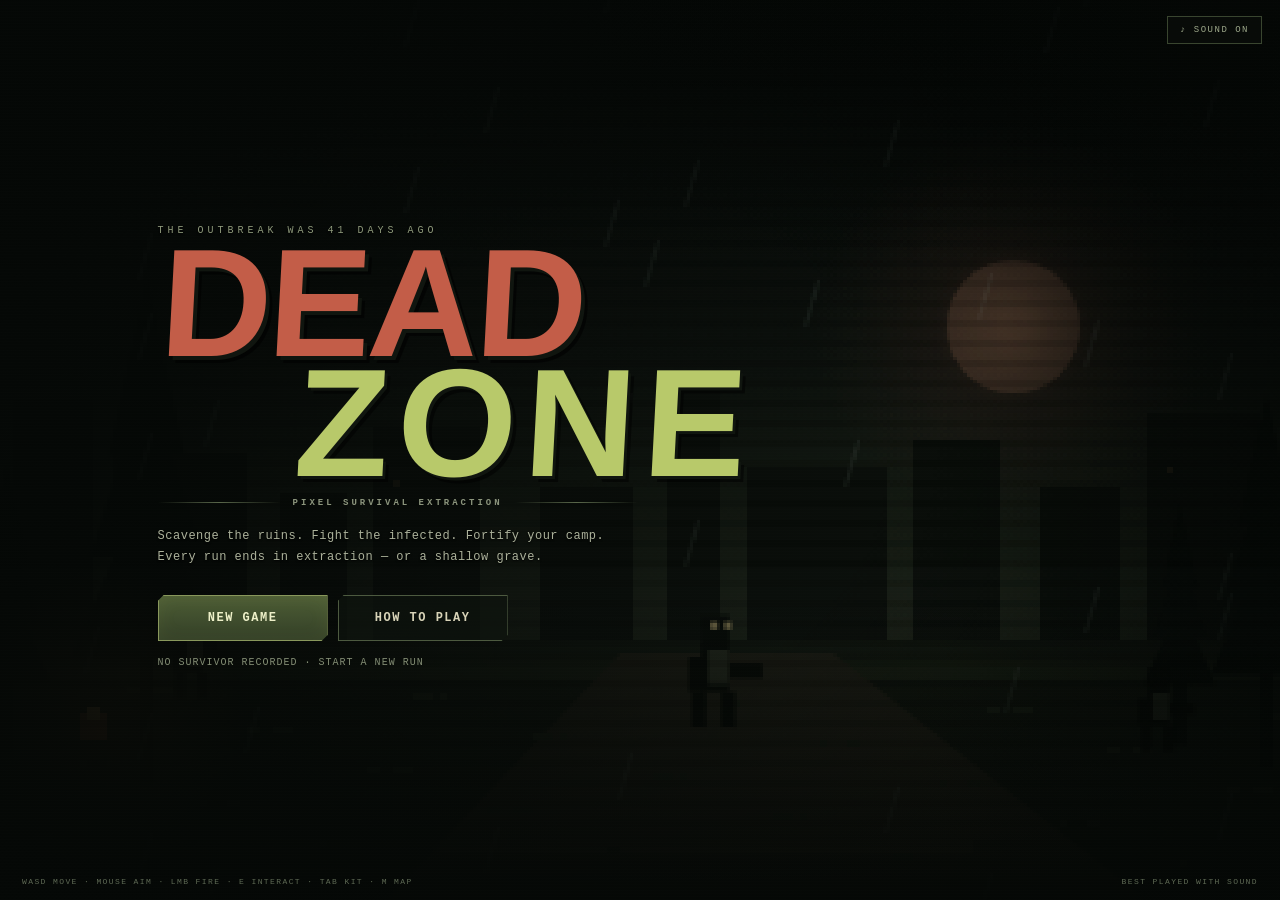
==== dead-zone/index.html @ 93fec684 "Add playable Dead Zone survival extraction game" ====
<!DOCTYPE html>
<html lang="en">
<head>
<meta charset="utf-8">
<meta name="viewport" content="width=device-width, initial-scale=1, viewport-fit=cover, user-scalable=no">
<meta name="theme-color" content="#0d110e">
<title>DEAD ZONE — Pixel Survival Extraction</title>
<meta name="description" content="A pixel-art zombie survival extraction RPG. Scavenge, fight, fortify your camp and get out alive.">
<link rel="stylesheet" href="css/style.css">
</head>
<body>
<div id="app">

  <!-- ================= TITLE ================= -->
  <section id="screen-title" class="screen title-screen">
    <canvas id="title-canvas" width="480" height="270" aria-hidden="true"></canvas>
    <div class="title-fog"></div>
    <div class="title-frame">
      <div class="title-kicker">THE OUTBREAK WAS 41 DAYS AGO</div>
      <h1 class="game-logo"><span>DEAD</span><em>ZONE</em></h1>
      <div class="title-rule"><i></i><b>PIXEL SURVIVAL EXTRACTION</b><i></i></div>
      <p class="title-copy">Scavenge the ruins. Fight the infected. Fortify your camp.<br>Every run ends in extraction — or a shallow grave.</p>
      <div class="title-menu">
        <button id="btn-continue" class="btn primary hidden">CONTINUE</button>
        <button id="btn-new" class="btn primary">NEW GAME</button>
        <button id="btn-title-help" class="btn ghost">HOW TO PLAY</button>
      </div>
      <div id="title-save" class="title-save"></div>
    </div>
    <button id="btn-title-sound" class="title-sound" aria-label="Toggle sound">♪ SOUND ON</button>
    <div class="title-footer">
      <span>WASD MOVE · MOUSE AIM · LMB FIRE · E INTERACT · TAB KIT · M MAP</span>
      <span>BEST PLAYED WITH SOUND</span>
    </div>
  </section>

  <!-- ================= CAMP ================= -->
  <section id="screen-camp" class="screen camp-screen hidden">
    <header class="camp-header">
      <div class="camp-brand">
        <div class="brand-mark">DZ</div>
        <div>
          <h2>CAMP MERIDIAN</h2>
          <span>SAFE ZONE · HOLD THE LINE</span>
        </div>
      </div>
      <div class="camp-meta">
        <div><span>DAY</span><b id="camp-day">1</b></div>
        <div><span>LEVEL</span><b id="camp-level">1</b></div>
        <div><span>DEFENSE</span><b id="camp-defense">0</b></div>
        <div><span>THREAT</span><b id="camp-threat" class="threat">LOW</b></div>
        <div><span>STORAGE</span><b id="camp-cap">0/0</b></div>
      </div>
      <div class="camp-xp">
        <div class="camp-xp-track"><i id="camp-xp"></i></div>
        <small id="camp-xp-text">0 / 120 XP</small>
      </div>
      <div id="camp-resources" class="camp-resources"></div>
      <div class="camp-corner">
        <button id="camp-help" class="icon-btn" aria-label="Help">?</button>
        <button id="camp-sound" class="icon-btn wide" aria-label="Toggle sound">♪ SOUND ON</button>
      </div>
    </header>

    <nav class="camp-tabs" aria-label="Camp sections">
      <button id="tab-overview" class="camp-tab active">OVERVIEW</button>
      <button id="tab-storage" class="camp-tab">STORAGE</button>
      <button id="tab-craft" class="camp-tab">CRAFT</button>
      <button id="tab-build" class="camp-tab">BUILD</button>
      <button id="tab-raid" class="camp-tab">DEPLOY</button>
    </nav>

    <main class="camp-main">
      <section id="panel-overview" class="camp-panel">
        <div class="overview-grid">
          <div class="overview-scene">
            <div class="scene-frame">
              <canvas id="camp-canvas" width="480" height="270"></canvas>
              <div class="scene-tag">CAMP MERIDIAN · FIRE KEEPING THE DARK BACK</div>
            </div>
            <div id="camp-field-summary" class="camp-field-line"></div>
            <div class="overview-actions">
              <button id="btn-quick-loadout" class="btn">QUICK LOADOUT</button>
              <button id="camp-to-raid" class="btn primary">SELECT EXPEDITION</button>
            </div>
            <p class="camp-note">Extraction preserves your field kit and equipped gear. Death takes everything you carried.</p>
          </div>
          <div class="overview-side">
            <div class="panel-head"><span>FACILITIES</span><small>BUILD · UPGRADE</small></div>
            <div id="camp-facilities" class="facility-list"></div>
            <div class="panel-head"><span>RECORD</span><small>SURVIVOR</small></div>
            <div id="camp-bonuses" class="camp-bonuses"></div>
          </div>
        </div>
      </section>

      <section id="panel-storage" class="camp-panel hidden"></section>
      <section id="panel-craft" class="camp-panel hidden"></section>
      <section id="panel-build" class="camp-panel hidden"></section>
      <section id="panel-raid" class="camp-panel hidden"></section>
    </main>
  </section>

  <!-- ================= EXPEDITION ================= -->
  <section id="screen-game" class="screen game-screen hidden">
    <canvas id="game-canvas"></canvas>

    <div id="hud" class="hud hidden">
      <div class="hud-top">
        <div class="hud-vitals">
          <div class="stat-row health-row">
            <span class="stat-label">HP</span>
            <div class="stat-track"><i id="bar-health"></i></div>
            <span class="stat-value" id="val-health">100</span>
          </div>
          <div class="stat-row stamina-row">
            <span class="stat-label">STA</span>
            <div class="stat-track"><i id="bar-stamina"></i></div>
            <span class="stat-value" id="val-stamina">100</span>
          </div>
          <div class="stat-row hunger-row">
            <span class="stat-label">FOOD</span>
            <div class="stat-track"><i id="bar-hunger"></i></div>
            <span class="stat-value" id="val-hunger">88</span>
          </div>
          <div class="stat-row thirst-row">
            <span class="stat-label">H2O</span>
            <div class="stat-track"><i id="bar-thirst"></i></div>
            <span class="stat-value" id="val-thirst">88</span>
          </div>
        </div>

        <div class="hud-center">
          <div id="raid-timer" class="raid-timer">12:00</div>
          <div id="hud-zone" class="hud-zone">ZONE · DAY 1</div>
          <div id="signal-label" class="signal-label hidden"></div>
        </div>

        <div class="hud-mapbox">
          <canvas id="minimap" width="150" height="150"></canvas>
          <div class="hud-kills">KILLS <b id="hud-kills">0</b></div>
          <div class="hud-map-actions">
            <button id="btn-map" class="round-btn" title="Map (M)">MAP</button>
            <button id="btn-pause" class="round-btn" title="Pause (Esc)">Ⅱ</button>
          </div>
        </div>
      </div>

      <div class="hud-weapon">
        <div class="weapon-head">
          <span id="weapon-mode">UNARMED</span>
          <small id="weapon-name">NO WEAPON</small>
        </div>
        <div id="weapon-ammo" class="weapon-ammo"><b>FISTS</b></div>
        <div class="weapon-cond"><span>COND</span><div class="cond-track"><i id="weapon-cond-fill"></i></div></div>
        <div id="weapon-mods" class="weapon-mods"></div>
      </div>

      <div id="status-effects" class="status-effects"></div>

      <div id="extraction-panel" class="extraction-panel hidden">
        <div class="extract-head"><span>EXTRACTION</span><b id="extraction-name">BEACON</b></div>
        <div class="extract-track"><i id="extraction-fill"></i></div>
        <div id="extraction-time" class="extract-time">30s</div>
      </div>

      <div id="hud-prompt" class="hud-prompt hidden">
        <span id="prompt-text"></span>
        <div id="prompt-progress" class="prompt-progress hidden"><i id="prompt-progress-fill"></i></div>
      </div>

      <div class="hud-hotbar">
        <button id="hot-primary" class="hot-btn active"><kbd>1</kbd><span>PRIMARY</span></button>
        <button id="hot-melee" class="hot-btn"><kbd>2</kbd><span>MELEE</span></button>
        <button id="hot-heal" class="hot-btn"><kbd>F</kbd><span>MED</span></button>
        <button id="btn-eat" class="hot-btn"><kbd>G</kbd><span>EAT</span></button>
        <button id="btn-drink" class="hot-btn"><kbd>H</kbd><span>DRINK</span></button>
        <button id="btn-reload" class="hot-btn"><kbd>R</kbd><span>RELOAD</span></button>
        <button id="btn-inventory" class="hot-btn"><kbd>TAB</kbd><span>KIT</span></button>
        <button id="btn-crouch" class="hot-btn"><kbd>C</kbd><span>CROUCH</span></button>
      </div>
    </div>

    <div id="touch-controls" class="touch-controls hidden">
      <div id="joystick-zone" class="joystick-zone" aria-label="Movement joystick">
        <div id="joystick-base" class="joystick-base">
          <div class="joystick-cross"></div>
          <div id="joystick-knob" class="joystick-knob"></div>
        </div>
        <span>MOVE</span>
      </div>
      <div class="touch-actions">
        <button id="tbtn-attack" class="touch-btn attack">STRIKE</button>
        <button id="tbtn-interact" class="touch-btn use">USE</button>
        <button id="tbtn-run" class="touch-btn">RUN</button>
        <button id="tbtn-heal" class="touch-btn">MED</button>
        <button id="tbtn-reload" class="touch-btn">RELOAD</button>
        <button id="tbtn-crouch" class="touch-btn">CROUCH</button>
        <button id="tbtn-inventory" class="touch-btn">KIT</button>
        <button id="tbtn-map" class="touch-btn">MAP</button>
      </div>
    </div>
  </section>

  <div id="modal-root" class="modal-root"></div>
  <div id="toasts" class="toasts" aria-live="polite"></div>
  <div id="rotate-hint" class="rotate-hint hidden">ROTATE YOUR DEVICE FOR A WIDER VIEW</div>
</div>

<script type="module" src="js/main.js"></script>
</body>
</html>
---- dead-zone/css/style.css ----
/* ==================================================================
   DEAD ZONE — survival extraction RPG
   ================================================================== */

:root {
  --bg: #0b0e0b;
  --bg2: #111610;
  --panel: #171d16;
  --panel2: #1d251b;
  --panel3: #242d20;
  --line: #37422f;
  --line2: #4d5a40;
  --text: #d8d3b8;
  --text-dim: #a4a990;
  --muted: #7d8770;
  --accent: #b8c96a;
  --accent2: #d9d082;
  --danger: #c65d48;
  --danger2: #e07862;
  --warn: #d0a04d;
  --good: #8fb06c;
  --blue: #6e9fae;
  --cell: 44px;
  --font: "Courier New", "Lucida Console", monospace;
  --display: Impact, "Arial Black", "Franklin Gothic Bold", sans-serif;
  --safe-top: env(safe-area-inset-top, 0px);
  --safe-bottom: env(safe-area-inset-bottom, 0px);
  --safe-left: env(safe-area-inset-left, 0px);
  --safe-right: env(safe-area-inset-right, 0px);
}

* { box-sizing: border-box; }
html, body {
  margin: 0;
  padding: 0;
  width: 100%;
  height: 100%;
  background: var(--bg);
  color: var(--text);
  font-family: var(--font);
  overflow: hidden;
  overscroll-behavior: none;
  -webkit-tap-highlight-color: transparent;
  -webkit-user-select: none;
  user-select: none;
}
body { text-rendering: optimizeSpeed; }
button, input, select { font-family: var(--font); }
button { cursor: pointer; }
.hidden { display: none !important; }

#app {
  position: fixed;
  inset: 0;
  overflow: hidden;
  background:
    radial-gradient(circle at 50% 30%, rgba(55, 66, 47, 0.18), transparent 60%),
    var(--bg);
}
.screen { position: absolute; inset: 0; overflow: hidden; }
canvas { image-rendering: pixelated; image-rendering: crisp-edges; }

/* ------------------------------ buttons ------------------------------ */
.btn {
  position: relative;
  display: inline-flex;
  align-items: center;
  justify-content: center;
  gap: 8px;
  min-height: 38px;
  padding: 9px 20px;
  border: 1px solid var(--line2);
  background: linear-gradient(180deg, #2a3525, #1b2318);
  color: var(--text);
  font-size: 12px;
  font-weight: 700;
  letter-spacing: 1.5px;
  text-transform: uppercase;
  clip-path: polygon(6px 0, 100% 0, 100% calc(100% - 6px), calc(100% - 6px) 100%, 0 100%, 0 6px);
  transition: background .12s, color .12s, border-color .12s, transform .08s;
}
.btn:hover:not(:disabled) { background: linear-gradient(180deg, #39482f, #26311f); border-color: var(--accent); color: #f2ecc9; }
.btn:active:not(:disabled) { transform: translateY(1px); }
.btn:disabled { opacity: .42; cursor: not-allowed; filter: grayscale(.6); }
.btn.primary {
  background: linear-gradient(180deg, #4d5d35, #333f27);
  border-color: #89985c;
  color: #eef0c9;
  box-shadow: inset 0 0 18px rgba(185, 201, 106, 0.08);
}
.btn.primary:hover:not(:disabled) { background: linear-gradient(180deg, #627744, #425231); }
.btn.ghost { background: rgba(15, 20, 14, 0.65); }
.btn.small { min-height: 30px; padding: 6px 12px; font-size: 10px; letter-spacing: 1px; }
.btn.danger { border-color: #7f3f34; color: #e6a291; background: linear-gradient(180deg, #3a211d, #251614); }
.btn.danger:hover:not(:disabled) { background: linear-gradient(180deg, #542b25, #341b18); border-color: var(--danger); }
.icon-btn {
  width: 36px; height: 36px;
  border: 1px solid var(--line);
  background: #1b2218;
  color: var(--text);
  font-size: 15px;
  font-weight: bold;
}
.icon-btn:hover { border-color: var(--accent); color: var(--accent2); }
.icon-btn.wide { width: auto; padding: 0 11px; font-size: 10px; letter-spacing: 1px; }
.round-btn {
  width: 44px; height: 44px;
  border-radius: 50%;
  border: 1px solid var(--line2);
  background: rgba(12, 16, 12, .82);
  color: var(--text);
  font-size: 10px;
  font-weight: 700;
  letter-spacing: .5px;
  pointer-events: auto;
}
.round-btn:hover { border-color: var(--accent); color: var(--accent2); }
kbd {
  display: inline-flex;
  align-items: center;
  justify-content: center;
  min-width: 17px;
  height: 16px;
  padding: 0 3px;
  border: 1px solid #536044;
  background: #151a12;
  color: #bcc49c;
  font-family: var(--font);
  font-size: 9px;
  line-height: 1;
}

/* ================================ TITLE ================================ */
.title-screen { background: #070a07; display: flex; align-items: center; justify-content: center; }
#title-canvas {
  position: absolute; inset: 0;
  width: 100%; height: 100%;
  object-fit: cover;
  opacity: .85;
  filter: saturate(.75) contrast(1.05);
}
.title-fog {
  position: absolute; inset: 0;
  background:
    linear-gradient(90deg, rgba(5, 8, 6, .9) 0%, rgba(5, 8, 6, .55) 42%, rgba(5, 8, 6, .08) 74%, rgba(5, 8, 6, .55) 100%),
    linear-gradient(0deg, rgba(4, 7, 5, .95) 0%, transparent 34%, transparent 70%, rgba(4, 7, 5, .75) 100%);
}
.title-fog::after {
  content: "";
  position: absolute; inset: 0;
  background-image: repeating-linear-gradient(0deg, rgba(255,255,255,.018) 0 1px, transparent 1px 3px);
  mix-blend-mode: overlay;
}
.title-frame {
  position: relative;
  z-index: 2;
  width: min(760px, 88vw);
  margin-left: max(-16vw, -220px);
  padding: 24px 0;
}
.title-kicker {
  color: #8f9a7c;
  font-size: 10px;
  letter-spacing: 4px;
  margin-bottom: 8px;
  text-shadow: 0 1px 2px #000;
}
.game-logo {
  margin: 0;
  font-family: var(--display);
  font-size: clamp(64px, 12vw, 154px);
  line-height: .78;
  letter-spacing: -3px;
  color: #d3d2ae;
  text-shadow: 4px 4px 0 #10150f, 7px 7px 0 rgba(0,0,0,.55);
  transform: skew(-3deg);
}
.game-logo span { color: #c35d48; }
.game-logo em {
  display: block;
  margin-left: clamp(62px, 11vw, 146px);
  color: #b8c96a;
  font-style: normal;
  letter-spacing: 8px;
  text-shadow: 3px 3px 0 #10150f, 6px 6px 0 rgba(0,0,0,.5);
}
.title-rule {
  display: flex;
  align-items: center;
  gap: 12px;
  width: min(480px, 90%);
  margin: 14px 0 18px;
  color: #8c957d;
  font-size: 9px;
  letter-spacing: 3px;
}
.title-rule i { flex: 1; height: 1px; background: linear-gradient(90deg, transparent, #59664a, transparent); }
.title-copy {
  max-width: 500px;
  margin: 0 0 26px;
  color: #acb29b;
  font-size: 12px;
  line-height: 1.8;
  letter-spacing: .5px;
  text-shadow: 0 1px 2px #000;
}
.title-menu { display: flex; flex-wrap: wrap; gap: 10px; align-items: center; }
.title-menu .btn { min-width: 170px; min-height: 46px; }
.title-save { margin-top: 16px; min-height: 18px; color: #838d74; font-size: 10px; letter-spacing: 1px; }
.title-sound {
  position: absolute; top: calc(16px + var(--safe-top)); right: calc(18px + var(--safe-right));
  z-index: 3;
  border: 1px solid #39452f;
  background: rgba(10, 14, 10, .7);
  color: #9da88a;
  padding: 8px 12px;
  font-size: 9px;
  letter-spacing: 1.5px;
}
.title-sound:hover { color: var(--accent); border-color: var(--accent); }
.title-footer {
  position: absolute; left: 0; right: 0; bottom: calc(14px + var(--safe-bottom));
  z-index: 2;
  display: flex; justify-content: space-between; gap: 20px;
  padding: 0 calc(22px + var(--safe-right)) 0 calc(22px + var(--safe-left));
  color: #5f6a55;
  font-size: 8px;
  letter-spacing: 1.4px;
}

/* ================================ CAMP ================================ */
.camp-screen {
  display: flex;
  flex-direction: column;
  background:
    radial-gradient(circle at 25% 10%, rgba(82, 100, 59, .14), transparent 42%),
    radial-gradient(circle at 80% 100%, rgba(90, 65, 36, .12), transparent 48%),
    linear-gradient(180deg, #11160f, #0a0d09);
}
.camp-header {
  position: relative;
  z-index: 2;
  display: grid;
  grid-template-columns: auto auto minmax(130px, 220px) minmax(230px, 1fr) auto;
  align-items: center;
  gap: 18px;
  padding: calc(13px + var(--safe-top)) calc(18px + var(--safe-right)) 13px calc(18px + var(--safe-left));
  background: linear-gradient(180deg, #1a2117, #11160f);
  border-bottom: 1px solid var(--line);
  box-shadow: 0 8px 24px rgba(0, 0, 0, .4);
}
.camp-header::after {
  content: ""; position: absolute; left: 0; right: 0; bottom: -1px; height: 1px;
  background: linear-gradient(90deg, transparent, var(--line2), transparent);
}
.camp-brand { display: flex; align-items: center; gap: 12px; min-width: 210px; }
.brand-mark {
  width: 44px; height: 44px;
  display: flex; align-items: center; justify-content: center;
  border: 1px solid #6f7f4f;
  background: #222b1c;
  color: #c6ce89;
  font-family: var(--display);
  font-size: 20px;
  letter-spacing: 1px;
  clip-path: polygon(7px 0, 100% 0, 100% calc(100% - 7px), calc(100% - 7px) 100%, 0 100%, 0 7px);
  box-shadow: inset 0 0 14px rgba(180, 200, 100, .08);
}
.camp-brand h2 { margin: 0; font-size: 15px; letter-spacing: 2.5px; color: #d9d7b8; }
.camp-brand span { display: block; margin-top: 2px; color: #7d8871; font-size: 8px; letter-spacing: 2px; }
.camp-meta { display: flex; gap: 16px; }
.camp-meta > div { min-width: 44px; display: flex; flex-direction: column; gap: 2px; }
.camp-meta span { color: #707b64; font-size: 8px; letter-spacing: 1.5px; }
.camp-meta b { font-size: 16px; color: #d6d2b2; letter-spacing: 1px; }
.camp-meta .threat.good { color: var(--good); }
.camp-meta .threat.warn { color: var(--warn); }
.camp-meta .threat.bad { color: var(--danger); }
.camp-xp { min-width: 120px; }
.camp-xp-track { height: 6px; border: 1px solid #3c4833; background: #10150e; padding: 1px; }
.camp-xp-track i { display: block; height: 100%; width: 0; background: linear-gradient(90deg, #7f974b, #c1ce72); transition: width .25s; }
.camp-xp small { display: block; margin-top: 4px; color: #7c876d; font-size: 8px; letter-spacing: 1px; }
.camp-resources { display: flex; justify-content: flex-end; flex-wrap: wrap; gap: 5px; }
.res-chip {
  display: inline-flex; align-items: center; gap: 4px;
  min-height: 28px; padding: 2px 7px 2px 3px;
  border: 1px solid #313c2a;
  background: #141a12;
  color: #b3b99e;
  font-size: 10px;
}
.res-chip canvas { width: 17px; height: 17px; }
.camp-corner { display: flex; gap: 6px; align-items: center; }
.camp-tabs {
  display: flex;
  gap: 2px;
  padding: 0 calc(18px + var(--safe-left));
  background: #0e130d;
  border-bottom: 1px solid #2c3627;
  overflow-x: auto;
  scrollbar-width: none;
}
.camp-tabs::-webkit-scrollbar { display: none; }
.camp-tab {
  position: relative;
  min-height: 42px;
  padding: 0 22px;
  border: 0;
  background: transparent;
  color: #7b856f;
  font-size: 10px;
  font-weight: 700;
  letter-spacing: 2px;
  white-space: nowrap;
}
.camp-tab:hover { color: #b9c2a0; background: rgba(255,255,255,.02); }
.camp-tab.active { color: var(--accent2); background: linear-gradient(180deg, rgba(80, 96, 56, .12), transparent); }
.camp-tab.active::after { content: ""; position: absolute; left: 16px; right: 16px; bottom: 0; height: 2px; background: var(--accent); }
.camp-main {
  flex: 1;
  min-height: 0;
  overflow-y: auto;
  overflow-x: hidden;
  padding: 20px calc(22px + var(--safe-right)) calc(26px + var(--safe-bottom)) calc(22px + var(--safe-left));
}
.camp-panel { max-width: 1320px; margin: 0 auto; }
.overview-grid { display: grid; grid-template-columns: minmax(0, 1.55fr) minmax(300px, .9fr); gap: 24px; align-items: start; }
.scene-frame {
  position: relative;
  border: 1px solid var(--line);
  background: #0a0d09;
  box-shadow: 0 14px 40px rgba(0, 0, 0, .35);
  padding: 5px;
}
#camp-canvas { display: block; width: 100%; height: auto; aspect-ratio: 16 / 9; background: #1b2117; }
.scene-tag {
  position: absolute; left: 12px; bottom: 11px;
  padding: 4px 8px;
  background: rgba(7, 10, 7, .72);
  border-left: 2px solid var(--accent);
  color: #aab393;
  font-size: 8px;
  letter-spacing: 1.5px;
}
.camp-field-line {
  margin-top: 12px;
  padding: 10px 14px;
  border: 1px solid #303a2a;
  background: #131812;
  color: #90997f;
  font-size: 10px;
  letter-spacing: .6px;
  line-height: 1.6;
}
.camp-field-line b { color: #cdd0ad; font-weight: 700; }
.overview-actions { display: flex; gap: 8px; margin-top: 12px; flex-wrap: wrap; }
.overview-actions .btn { flex: 1; min-width: 160px; }
.camp-note { margin: 12px 0 0; color: #6c7562; font-size: 9px; line-height: 1.7; letter-spacing: .5px; }
.overview-side { border: 1px solid var(--line); background: rgba(20, 26, 19, .7); padding: 14px; }
.panel-head {
  display: flex; justify-content: space-between; align-items: baseline; gap: 10px;
  margin: 2px 0 10px; padding-bottom: 7px;
  border-bottom: 1px solid #303a2a;
  color: #bcc3a4; font-size: 10px; letter-spacing: 2px;
}
.panel-head small { color: #6c7760; font-size: 7px; letter-spacing: 1px; }
.panel-head:not(:first-child) { margin-top: 20px; }
.facility-list { display: flex; flex-direction: column; }
.facility-row { display: flex; justify-content: space-between; gap: 12px; padding: 6px 0; border-bottom: 1px dotted #2a3325; }
.facility-row:last-child { border-bottom: 0; }
.fac-name { color: #a5ad91; font-size: 10px; }
.fac-val { font-size: 9px; color: #879276; letter-spacing: .5px; text-align: right; }
.fac-val.good { color: #9dbd75; }
.fac-val.dim { color: #5f6956; }
.camp-bonuses { display: grid; grid-template-columns: repeat(3, 1fr); gap: 6px; }
.camp-bonuses > div { padding: 8px 5px; border: 1px solid #2d3728; background: #131812; text-align: center; }
.camp-bonuses b { display: block; color: #c8ccab; font-size: 15px; }
.camp-bonuses span { display: block; margin-top: 2px; color: #6e7963; font-size: 7px; letter-spacing: 1px; }

/* camp cards / tabs content */
.panel-bar {
  display: flex; justify-content: space-between; gap: 18px; align-items: center;
  margin-bottom: 16px; padding: 9px 13px;
  border: 1px solid #303a2a; background: #121712;
  color: #8d987d; font-size: 9px; letter-spacing: 1.2px;
}
.panel-bar b { color: var(--accent); }
.panel-bar span:last-child { color: #68725d; text-align: right; }
.card-grid { display: grid; grid-template-columns: repeat(auto-fill, minmax(250px, 1fr)); gap: 12px; }
.craft-card, .build-card {
  display: flex; flex-direction: column;
  border: 1px solid #333e2d;
  background: linear-gradient(160deg, #1b2218, #121711);
  padding: 12px;
  min-height: 172px;
}
.craft-card.locked { opacity: .62; }
.craft-title { display: flex; justify-content: space-between; gap: 8px; align-items: baseline; }
.craft-title > span { color: #d0d2b2; font-size: 12px; font-weight: 700; letter-spacing: .5px; }
.craft-title small { color: #748064; font-size: 7px; letter-spacing: 1px; white-space: nowrap; }
.craft-body { display: flex; gap: 12px; align-items: center; margin: 14px 0; flex: 1; }
.craft-body > canvas { width: 38px; height: 38px; padding: 4px; border: 1px solid #2f3929; background: #10150e; }
.craft-costs, .build-costs { display: flex; flex-wrap: wrap; gap: 4px; align-content: flex-start; }
.cost-chip {
  display: inline-block;
  padding: 3px 6px;
  border: 1px solid #33402b;
  background: #121811;
  color: #899579;
  font-size: 8px;
  letter-spacing: .3px;
}
.cost-chip b { color: #a9b693; }
.cost-chip.no { border-color: #613a32; color: #b57d70; }
.cost-chip.no b { color: #d48d7d; }
.cost-chip.ok b { color: #a6c17e; }
.build-card .build-desc { min-height: 34px; margin: 8px 0 10px; color: #858f77; font-size: 9px; line-height: 1.5; }
.build-card .build-level { margin-bottom: 8px; color: #707c61; font-size: 8px; letter-spacing: 1px; }
.build-card.maxed { border-color: #465638; }
.build-top { display: flex; justify-content: space-between; align-items: center; }
.build-name { color: #d0d2b2; font-size: 11px; font-weight: 700; letter-spacing: 1px; }
.build-pips { display: flex; gap: 3px; }
.build-pips i { width: 11px; height: 5px; background: #293124; border: 1px solid #3b4733; }
.build-pips i.on { background: #90a95f; border-color: #b1c777; }
.build-card .btn { margin-top: auto; }
.build-grid { grid-template-columns: repeat(auto-fill, minmax(235px, 1fr)); }
.raid-grid { display: grid; grid-template-columns: repeat(auto-fill, minmax(300px, 1fr)); gap: 16px; }
.raid-card {
  position: relative;
  display: flex; flex-direction: column;
  padding: 16px;
  min-height: 245px;
  border: 1px solid #35402e;
  background:
    linear-gradient(160deg, rgba(255,255,255,.025), transparent 45%),
    linear-gradient(180deg, #1b2218, #10150f);
  overflow: hidden;
}
.raid-card::before {
  content: ""; position: absolute; inset: 0;
  background: radial-gradient(circle at 15% 0%, var(--zone-color, #6e8656), transparent 55%);
  opacity: .1;
  pointer-events: none;
}
.raid-card.locked { opacity: .55; filter: grayscale(.4); }
.raid-band { width: 38px; height: 3px; background: var(--zone-color, #6e8656); margin-bottom: 12px; }
.raid-top { display: flex; justify-content: space-between; gap: 10px; }
.raid-name { font-family: var(--display); font-size: 22px; letter-spacing: .5px; color: #dad8b8; line-height: 1; }
.raid-diff { color: #9f6553; font-size: 10px; letter-spacing: 1px; align-self: flex-start; }
.raid-desc { min-height: 44px; margin: 12px 0; color: #929b80; font-size: 10px; line-height: 1.55; }
.raid-meta { display: flex; flex-wrap: wrap; gap: 6px; }
.raid-meta span { padding: 3px 6px; border: 1px solid #34402d; background: #11160f; color: #899578; font-size: 8px; letter-spacing: .6px; }
.raid-threats { margin: 10px 0 16px; color: #a56f58; font-size: 8px; letter-spacing: .8px; }
.deploy-btn { margin-top: auto; width: 100%; }
.camp-storage-content { min-height: 260px; }
.camp-storage-content .inv-layout { justify-content: flex-start; }

/* ================================ GAME ================================ */
.game-screen { background: #080a08; }
#game-canvas { display: block; width: 100%; height: 100%; touch-action: none; }
.hud { position: absolute; inset: 0; pointer-events: none; z-index: 10; }
.hud button, .hud .hud-hotbar, .hud .hud-mapbox { pointer-events: auto; }
.hud-top {
  display: grid;
  grid-template-columns: minmax(220px, 340px) 1fr minmax(150px, 190px);
  gap: 16px;
  align-items: start;
  padding: calc(12px + var(--safe-top)) calc(14px + var(--safe-right)) 0 calc(14px + var(--safe-left));
  text-shadow: 0 1px 2px #000;
}
.hud-vitals {
  width: min(330px, 100%);
  padding: 9px 11px;
  background: linear-gradient(180deg, rgba(9, 13, 8, .82), rgba(9, 13, 8, .52));
  border: 1px solid rgba(99, 113, 80, .35);
  clip-path: polygon(5px 0, 100% 0, 100% calc(100% - 5px), calc(100% - 5px) 100%, 0 100%, 0 5px);
  backdrop-filter: blur(2px);
}
.stat-row { display: grid; grid-template-columns: 33px 1fr 30px; gap: 7px; align-items: center; margin: 4px 0; }
.stat-label { color: #8e997e; font-size: 8px; letter-spacing: 1px; }
.stat-track { height: 8px; padding: 1px; background: #0a0e09; border: 1px solid #3b4733; }
.stat-track i { display: block; height: 100%; width: 100%; background: var(--good); transition: width .16s linear; }
.health-row .stat-track i { background: linear-gradient(90deg, #7c3b34, #c76553); }
.stamina-row .stat-track i { background: linear-gradient(90deg, #7e813e, #c5c66b); }
.hunger-row .stat-track i { background: linear-gradient(90deg, #8b6132, #cf9b50); }
.thirst-row .stat-track i { background: linear-gradient(90deg, #3f7185, #75b5c9); }
.stat-track i.critical { animation: criticalPulse .8s infinite alternate; background: #cf5f4c !important; }
@keyframes criticalPulse { from { opacity: .55; } to { opacity: 1; } }
.stat-value { color: #c3c7a7; font-size: 9px; text-align: right; }
.hud-center { display: flex; flex-direction: column; align-items: center; padding-top: 2px; }
.raid-timer {
  min-width: 130px; padding: 6px 18px;
  border: 1px solid rgba(116, 130, 92, .4);
  background: rgba(9, 13, 8, .76);
  color: #d8d5af;
  font-size: 23px;
  font-weight: 700;
  letter-spacing: 4px;
  text-align: center;
  clip-path: polygon(7px 0, 100% 0, 100% calc(100% - 7px), calc(100% - 7px) 100%, 0 100%, 0 7px);
}
.raid-timer.danger { color: #e08c62; border-color: rgba(180, 90, 60, .65); }
.raid-timer.overrun { color: #ff987b; background: rgba(80, 20, 14, .72); animation: criticalPulse .5s infinite alternate; }
.hud-zone { margin-top: 5px; color: #99a48a; font-size: 8px; letter-spacing: 2px; text-align: center; }
.signal-label { margin-top: 5px; color: #c2ce74; font-size: 8px; letter-spacing: 1.5px; }
.signal-label.dim { color: #777f6a; }
.hud-mapbox { justify-self: end; display: grid; grid-template-columns: 118px auto; gap: 8px; align-items: start; }
#minimap {
  width: 118px; height: 118px;
  border: 1px solid rgba(112, 126, 92, .5);
  background: #111610;
  image-rendering: pixelated;
}
.hud-kills {
  grid-column: 1 / -1;
  padding: 3px 6px;
  border: 1px solid rgba(90, 104, 76, .35);
  background: rgba(8, 12, 8, .65);
  color: #8f9b80;
  font-size: 8px;
  letter-spacing: 1px;
  text-align: center;
}
.hud-kills b { color: #d0d0ab; font-size: 11px; }
.hud-map-actions { display: flex; flex-direction: column; gap: 6px; }
.hud-weapon {
  position: absolute; right: calc(16px + var(--safe-right)); bottom: calc(16px + var(--safe-bottom));
  width: min(310px, 38vw);
  padding: 10px 12px;
  background: linear-gradient(180deg, rgba(9, 13, 8, .82), rgba(9, 13, 8, .55));
  border: 1px solid rgba(99, 113, 80, .38);
  clip-path: polygon(6px 0, 100% 0, 100% calc(100% - 6px), calc(100% - 6px) 100%, 0 100%, 0 6px);
  text-shadow: 0 1px 2px #000;
}
.weapon-head { display: flex; justify-content: space-between; align-items: baseline; gap: 8px; }
.weapon-head > span { color: #8b967b; font-size: 8px; letter-spacing: 1.5px; }
.weapon-head small { color: #d7d6b4; font-size: 10px; letter-spacing: 1px; }
.weapon-ammo { margin: 6px 0; color: #879478; font-size: 10px; letter-spacing: .5px; }
.weapon-ammo b { color: #e0dbb7; font-size: 22px; line-height: 1; }
.weapon-ammo span { color: #7b866c; }
.weapon-ammo em { display: block; margin-top: 2px; color: #6e7960; font-size: 8px; font-style: normal; letter-spacing: 1px; }
.weapon-cond { display: flex; align-items: center; gap: 7px; color: #6e7960; font-size: 7px; letter-spacing: 1px; }
.weapon-cond .cond-track { flex: 1; height: 5px; padding: 1px; border: 1px solid #35402d; background: #0c100b; }
.weapon-cond .cond-track i { display: block; height: 100%; width: 100%; background: #8caf68; }
.weapon-cond .cond-track i.critical { background: #c25d4a; }
.weapon-mods { display: flex; flex-wrap: wrap; gap: 3px; margin-top: 5px; min-height: 0; }
.weapon-mods span { padding: 2px 4px; border: 1px solid #3b4831; color: #8f9e75; font-size: 7px; letter-spacing: .5px; }
.status-effects { position: absolute; left: calc(16px + var(--safe-left)); bottom: calc(86px + var(--safe-bottom)); display: flex; flex-wrap: wrap; gap: 4px; max-width: 320px; }
.chip { padding: 3px 6px; border: 1px solid #4c5a3f; background: rgba(13, 18, 11, .78); color: #a5b18d; font-size: 8px; letter-spacing: 1px; }
.chip.bad { border-color: #7e4337; color: #dc8c7a; }
.chip.warn { border-color: #796234; color: #d2ae65; }
.extraction-panel {
  position: absolute; left: 50%; top: 110px; transform: translateX(-50%);
  width: min(430px, 80vw);
  padding: 10px 13px;
  border: 1px solid #7b8d52;
  background: rgba(11, 16, 10, .88);
  box-shadow: 0 0 32px rgba(150, 170, 80, .12);
  text-align: center;
}
.extract-head { display: flex; justify-content: space-between; gap: 10px; color: #8b987b; font-size: 8px; letter-spacing: 1.5px; }
.extract-head b { color: #d3d4ad; }
.extract-track { height: 9px; padding: 1px; margin: 7px 0 5px; border: 1px solid #445136; background: #0b0f09; }
.extract-track i { display: block; height: 100%; width: 0; background: linear-gradient(90deg, #7d9445, #d0db78); transition: width .2s linear; }
.extract-time { color: #b3bc91; font-size: 10px; letter-spacing: 2px; }
.hud-prompt {
  position: absolute; left: 50%; bottom: 148px; transform: translateX(-50%);
  min-width: 220px; max-width: 70vw;
  padding: 7px 14px 9px;
  border: 1px solid rgba(112, 126, 92, .46);
  background: rgba(8, 12, 8, .84);
  color: #d1d3b1;
  text-align: center;
  font-size: 9px;
  letter-spacing: 1.5px;
}
.prompt-progress { height: 5px; padding: 1px; margin-top: 5px; border: 1px solid #445136; background: #0b0f09; }
.prompt-progress i { display: block; height: 100%; width: 0; background: var(--accent); }
.hud-hotbar {
  position: absolute; left: 50%; bottom: calc(14px + var(--safe-bottom)); transform: translateX(-50%);
  display: flex; gap: 3px;
  padding: 4px;
  background: rgba(8, 12, 8, .62);
  border: 1px solid rgba(90, 104, 76, .3);
}
.hot-btn {
  display: flex; flex-direction: column; align-items: center; gap: 2px;
  min-width: 54px; min-height: 48px;
  padding: 4px 5px;
  border: 1px solid #39452f;
  background: #131911;
  color: #778368;
  font-size: 7px;
  letter-spacing: .6px;
}
.hot-btn kbd { pointer-events: none; }
.hot-btn:hover, .hot-btn.active { border-color: #728a4d; color: #cbd4a2; background: #1c2617; }
.hot-btn.active { box-shadow: inset 0 0 12px rgba(170, 190, 100, .12); }

/* touch controls */
.touch-device .hud-hotbar { display: none; }
.touch-device .hud-weapon { bottom: calc(142px + var(--safe-bottom)); width: min(250px, 52vw); }
.touch-controls { position: absolute; inset: 0; z-index: 12; pointer-events: none; }
.joystick-zone {
  position: absolute; left: calc(20px + var(--safe-left)); bottom: calc(22px + var(--safe-bottom));
  display: flex; flex-direction: column; align-items: center; gap: 5px;
  pointer-events: auto;
  touch-action: none;
}
.joystick-base {
  position: relative;
  width: 124px; height: 124px;
  border-radius: 50%;
  border: 2px solid rgba(135, 150, 110, .38);
  background: radial-gradient(circle, rgba(28, 37, 24, .55), rgba(10, 14, 9, .42));
  box-shadow: inset 0 0 22px rgba(0,0,0,.4);
}
.joystick-cross::before, .joystick-cross::after {
  content: ""; position: absolute; background: rgba(135, 150, 110, .2);
}
.joystick-cross::before { left: 50%; top: 12px; bottom: 12px; width: 1px; }
.joystick-cross::after { top: 50%; left: 12px; right: 12px; height: 1px; }
.joystick-knob {
  position: absolute; left: 50%; top: 50%;
  width: 52px; height: 52px; margin: -26px 0 0 -26px;
  border-radius: 50%;
  border: 2px solid rgba(174, 190, 130, .55);
  background: radial-gradient(circle at 40% 35%, #3e4c31, #1b2417);
  box-shadow: 0 3px 10px rgba(0,0,0,.45);
  transition: transform .05s linear;
}
.joystick-zone > span { color: #6c7760; font-size: 7px; letter-spacing: 2px; }
.touch-actions {
  position: absolute; right: calc(14px + var(--safe-right)); bottom: calc(18px + var(--safe-bottom));
  display: grid; grid-template-columns: repeat(3, minmax(58px, 1fr)); gap: 7px;
  width: min(250px, 54vw);
  pointer-events: auto;
}
.touch-btn {
  min-height: 54px;
  padding: 4px;
  border: 1px solid #4b5940;
  border-radius: 50%;
  background: rgba(18, 25, 15, .78);
  color: #a8b38d;
  font-size: 8px;
  letter-spacing: .5px;
  touch-action: none;
}
.touch-btn:active, .touch-btn.active { background: rgba(67, 85, 49, .8); color: #e4e8bd; border-color: #91a75e; }
.touch-btn.attack { grid-row: span 2; border-radius: 50%; border-color: #7c5040; color: #d9a18b; background: rgba(49, 27, 22, .72); }
.touch-btn.use { border-color: #5a6e45; }
.touch-btn:first-child { grid-column: 3; grid-row: 1 / span 2; }
.touch-btn:nth-child(2) { grid-column: 2; grid-row: 1; }
.touch-btn:nth-child(3) { grid-column: 1; grid-row: 1; }
.touch-btn:nth-child(4) { grid-column: 1; grid-row: 2; }
.touch-btn:nth-child(5) { grid-column: 2; grid-row: 2; }
.touch-btn:nth-child(6) { grid-column: 1; grid-row: 3; }
.touch-btn:nth-child(7) { grid-column: 2; grid-row: 3; }
.touch-btn:nth-child(8) { grid-column: 3; grid-row: 3; }

/* ================================ MODALS ================================ */
.modal-root { position: fixed; inset: 0; z-index: 3000; pointer-events: none; }
.modal-screen {
  position: absolute; inset: 0;
  display: flex; align-items: center; justify-content: center;
  padding: max(12px, var(--safe-top)) max(12px, var(--safe-right)) max(12px, var(--safe-bottom)) max(12px, var(--safe-left));
  background: rgba(3, 6, 4, .74);
  backdrop-filter: blur(2px);
  opacity: 0;
  transition: opacity .12s;
  pointer-events: auto;
}
.modal-screen.open { opacity: 1; }
.modal-panel {
  display: flex; flex-direction: column;
  width: min(1160px, 96vw);
  max-height: 92dvh;
  border: 1px solid #46543a;
  background:
    linear-gradient(180deg, rgba(255,255,255,.025), transparent 8%),
    #131912;
  box-shadow: 0 22px 70px rgba(0,0,0,.65);
  transform: translateY(10px) scale(.99);
  transition: transform .12s;
  clip-path: polygon(10px 0, 100% 0, 100% calc(100% - 10px), calc(100% - 10px) 100%, 0 100%, 0 10px);
}
.modal-screen.open .modal-panel { transform: none; }
.modal-head {
  display: flex; justify-content: space-between; align-items: flex-start; gap: 16px;
  padding: 14px 18px;
  border-bottom: 1px solid #34402d;
  background: linear-gradient(180deg, #1e271b, #171e14);
}
.modal-title { color: #dedcbc; font-size: 14px; font-weight: 700; letter-spacing: 2.2px; }
.modal-sub { margin-top: 3px; color: #7f8a70; font-size: 8px; letter-spacing: 1px; }
.modal-close {
  width: 32px; height: 32px;
  border: 1px solid #4b5940;
  background: #141a11;
  color: #9ca88a;
  font-size: 20px;
  line-height: 1;
}
.modal-close:hover { border-color: var(--danger); color: #e39b89; }
.modal-body { flex: 1; min-height: 0; overflow: auto; padding: 16px; }
.modal-screen.narrow .modal-panel { width: min(560px, 95vw); }
.modal-screen.wide .modal-panel { width: min(1240px, 97vw); }
.modal-actions { display: flex; flex-wrap: wrap; gap: 8px; margin-top: 14px; }
.modal-copy { color: #a3ac92; font-size: 11px; line-height: 1.8; }
.modal-copy h3 { margin: 18px 0 6px; color: #d4d4b2; font-size: 11px; letter-spacing: 1.5px; }
.modal-copy p { margin: 0 0 8px; }
.modal-copy b { color: #d0d3ad; }
.modal-copy .keyrow { display: flex; gap: 8px; align-items: center; margin: 4px 0; }
.modal-copy .keyrow kbd { min-width: 30px; }
.modal-result-banner { padding: 18px; margin-bottom: 14px; border: 1px solid #4b5b3d; background: #11170f; text-align: center; }
.modal-result-banner.success { border-color: #718e4e; background: linear-gradient(180deg, rgba(122, 154, 73, .16), #11170f); }
.modal-result-banner.death { border-color: #7d3f35; background: linear-gradient(180deg, rgba(140, 56, 44, .18), #150f0c); }
.result-kicker { color: #879374; font-size: 9px; letter-spacing: 3px; }
.result-title { margin: 4px 0; font-family: var(--display); font-size: 44px; line-height: .95; letter-spacing: 1px; color: #dad9b5; }
.result-banner.death .result-title, .modal-result-banner.death .result-title { color: #df8e7b; }
.result-sub { color: #939d82; font-size: 9px; letter-spacing: 1px; }
.stat-grid { display: grid; grid-template-columns: repeat(auto-fit, minmax(90px, 1fr)); gap: 7px; margin: 12px 0; }
.stat-box { padding: 9px 6px; border: 1px solid #303c2a; background: #10150e; text-align: center; }
.stat-box b { display: block; color: #d0d1ad; font-size: 18px; }
.stat-box span { display: block; margin-top: 2px; color: #6c7860; font-size: 7px; letter-spacing: 1px; }
.loot-report { display: flex; flex-wrap: wrap; gap: 5px; margin: 8px 0 14px; }
.loot-report .loot-entry { display: inline-flex; align-items: center; gap: 4px; padding: 3px 6px 3px 3px; border: 1px solid #33402b; background: #10150e; color: #a9b493; font-size: 9px; }
.loot-report .loot-entry canvas { width: 18px; height: 18px; }
.loot-report .lost { border-color: #613a32; color: #c38576; }
.report-line { margin: 6px 0; color: #929d81; font-size: 10px; line-height: 1.6; }
.report-line b { color: #ccd0ac; }
.map-wrap { display: flex; flex-direction: column; align-items: center; gap: 10px; }
#full-map { width: min(620px, 82vw); height: min(620px, 82vw); border: 1px solid #3e4b35; background: #0c110b; image-rendering: pixelated; }
.map-legend { display: flex; flex-wrap: wrap; justify-content: center; gap: 14px; color: #8d987d; font-size: 8px; letter-spacing: 1px; }
.map-legend i { display: inline-block; width: 7px; height: 7px; margin-right: 4px; }
.pause-grid { display: grid; grid-template-columns: 1fr 1fr; gap: 8px; }
.pause-grid .btn { min-height: 44px; }

/* ============================ INVENTORY UI ============================ */
.inv-layout {
  --cell: 44px;
  display: grid;
  grid-template-columns: auto auto minmax(225px, 310px);
  gap: 16px;
  align-items: start;
  justify-content: center;
  width: 100%;
}
.inv-layout.solo { grid-template-columns: auto minmax(225px, 310px); }
.inv-col { display: flex; flex-direction: column; min-width: 0; }
.inv-col-head {
  display: flex; justify-content: space-between; align-items: center; gap: 8px;
  margin-bottom: 5px; padding: 4px 0;
  color: #b3bb9e; font-size: 9px; letter-spacing: 1.5px;
}
.inv-col-head small { color: #6f7a63; font-size: 7px; letter-spacing: .8px; text-align: right; }
.loot-head .btn { min-height: 26px; padding: 4px 9px; }
.grid-holder { display: flex; flex-direction: column; }
.grid-title { margin-bottom: 3px; color: #7d886d; font-size: 8px; letter-spacing: 1px; }
.inv-grid {
  position: relative;
  display: grid;
  flex: 0 0 auto;
  background: #0d120c;
  border: 1px solid #37432f;
  box-shadow: inset 0 0 30px rgba(0,0,0,.35);
  user-select: none;
}
.inv-cell { border: 1px solid rgba(66, 79, 55, .22); }
.inv-item {
  position: absolute;
  display: flex; align-items: center; justify-content: center;
  border: 1px solid #4c5a40;
  background:
    linear-gradient(155deg, rgba(255,255,255,.055), transparent 48%),
    #1c2417;
  overflow: hidden;
  touch-action: none;
  z-index: 1;
}
.inv-item:hover { filter: brightness(1.16); z-index: 2; }
.inv-item.selected { outline: 2px solid #c4d27b; outline-offset: -2px; z-index: 3; }
.inv-item .item-icon { width: 72%; height: 72%; pointer-events: none; filter: drop-shadow(1px 1px 0 rgba(0,0,0,.5)); }
.inv-item .item-qty {
  position: absolute; right: 2px; bottom: 1px;
  color: #e7e1bd; font-size: 10px; font-weight: 700;
  text-shadow: 1px 1px 0 #000, -1px -1px 0 #000;
}
.inv-item .item-loaded {
  position: absolute; right: 2px; top: 1px;
  color: #c8c18e; font-size: 8px;
  text-shadow: 1px 1px 0 #000;
}
.inv-item .item-cond {
  position: absolute; left: 2px; right: 2px; bottom: 2px;
  height: 3px; background: rgba(0,0,0,.6);
  display: block;
}
.inv-item .item-cond b { display: block; height: 100%; }
.rarity-common { border-color: #4c5a40; }
.rarity-uncommon { border-color: #66894f; }
.rarity-rare { border-color: #4f8da3; }
.rarity-military { border-color: #b28b3c; }
.rarity-legendary { border-color: #b35c45; }
.inv-grid.drop-target, .equip-slot.drop-target { outline: 2px dashed #b8c96a; outline-offset: 2px; }
.equip-panel { margin-top: 12px; }
.equip-slots { display: flex; flex-direction: column; gap: 4px; }
.equip-slot {
  position: relative;
  display: flex; align-items: center; gap: 7px;
  min-height: 40px;
  padding: 4px 7px;
  border: 1px dashed #36422f;
  background: #11160f;
  touch-action: none;
}
.equip-slot.filled { border-style: solid; background: #192114; }
.equip-slot:hover { filter: brightness(1.15); }
.equip-label { width: 55px; color: #68745c; font-size: 7px; letter-spacing: 1px; }
.equip-slot canvas { width: 24px; height: 24px; }
.equip-name { flex: 1; color: #b9c0a1; font-size: 9px; letter-spacing: .3px; overflow: hidden; text-overflow: ellipsis; white-space: nowrap; }
.equip-empty { color: #3f4a39; font-size: 12px; }
.inv-details {
  min-height: 320px;
  padding: 12px;
  border: 1px solid #37432f;
  background: #11160f;
}
.detail-hint { color: #68735c; font-size: 9px; line-height: 1.8; letter-spacing: .5px; }
.detail-icon { display: flex; align-items: center; justify-content: center; height: 68px; margin-bottom: 8px; border: 1px solid #303b29; background: #0c110b; }
.detail-icon canvas { width: 52px; height: 52px; }
.detail-name { color: #dddbb8; font-size: 15px; font-weight: 700; letter-spacing: .5px; }
.detail-rarity { margin-top: 3px; font-size: 8px; letter-spacing: 1.2px; }
.detail-desc { margin: 9px 0 12px; color: #8e9880; font-size: 9px; line-height: 1.7; }
.detail-stat { margin: 5px 0; color: #8b967c; font-size: 9px; letter-spacing: .3px; line-height: 1.5; }
.detail-stat b { color: #c5caa8; }
.cond-track { height: 5px; margin-top: 4px; padding: 1px; border: 1px solid #35402d; background: #0b0f09; }
.cond-track i { display: block; height: 100%; }
.detail-actions { display: flex; flex-wrap: wrap; gap: 5px; margin-top: 12px; }
.detail-actions .btn { flex: 1; min-width: 74px; }
.drag-ghost {
  position: fixed; z-index: 9999;
  width: 34px; height: 34px;
  display: flex; align-items: center; justify-content: center;
  border: 1px solid #a7bb6e;
  background: rgba(37, 47, 27, .92);
  pointer-events: none;
  transform: rotate(-3deg);
  box-shadow: 0 5px 12px rgba(0,0,0,.5);
}
.drag-ghost canvas { width: 28px; height: 28px; }
.ghost-qty { position: absolute; right: 1px; bottom: 0; color: #e8e3bf; font-size: 9px; font-weight: 700; text-shadow: 1px 1px 0 #000; }
.item-menu {
  position: fixed; z-index: 4000;
  min-width: 150px;
  padding: 4px;
  border: 1px solid #4b5940;
  background: #141a12;
  box-shadow: 0 10px 26px rgba(0,0,0,.55);
}
.item-menu button {
  display: block; width: 100%;
  padding: 7px 9px;
  border: 0;
  background: transparent;
  color: #b1b99c;
  font-size: 9px;
  letter-spacing: 1px;
  text-align: left;
}
.item-menu button:hover:not(:disabled) { background: #25301d; color: #e0e3bd; }
.item-menu button:disabled { color: #505a47; }

/* ================================ TOASTS ================================ */
.toasts {
  position: fixed; top: calc(16px + var(--safe-top)); right: calc(16px + var(--safe-right));
  z-index: 5000;
  display: flex; flex-direction: column; gap: 6px;
  width: min(330px, 60vw);
  pointer-events: none;
}
.toast {
  padding: 8px 11px;
  border: 1px solid #47553a;
  border-left: 3px solid #8fa767;
  background: rgba(15, 21, 13, .94);
  color: #c4c9aa;
  font-size: 9px;
  letter-spacing: .4px;
  line-height: 1.4;
  box-shadow: 0 5px 14px rgba(0,0,0,.4);
  opacity: 0;
  transform: translateX(18px);
  transition: opacity .2s, transform .2s;
}
.toast.show { opacity: 1; transform: none; }
.toast.good { border-left-color: #9abc70; color: #cbd8bb; }
.toast.warn { border-left-color: var(--warn); color: #ddc18a; }
.toast.bad { border-left-color: var(--danger); color: #e1a090; }
.toast.info { border-left-color: var(--blue); }

.rotate-hint { position: fixed; inset: 0; z-index: 8000; display: flex; align-items: center; justify-content: center; background: #0b0e0b; color: #8d987d; font-size: 11px; letter-spacing: 2px; }

/* ================================ RESPONSIVE ================================ */
@media (max-width: 1100px) {
  .camp-header { grid-template-columns: auto 1fr auto; gap: 12px; }
  .camp-meta { grid-column: 1 / -1; order: 4; justify-content: space-between; }
  .camp-xp { grid-column: 1 / 3; order: 5; }
  .camp-resources { grid-column: 3 / 4; order: 4; }
  .camp-corner { order: 2; }
  .hud-weapon { width: 250px; }
}
@media (max-width: 900px) {
  .overview-grid { grid-template-columns: 1fr; }
  .camp-main { padding: 14px; }
  .inv-layout { grid-template-columns: 1fr 1fr; }
  .inv-layout .inv-details { grid-column: 1 / -1; min-height: 160px; }
  .inv-layout.solo { grid-template-columns: 1fr; }
  .inv-layout.solo .inv-details { grid-column: 1; }
  .hud-top { grid-template-columns: minmax(180px, 290px) 1fr auto; }
  .hud-mapbox { grid-template-columns: 92px auto; }
  #minimap { width: 92px; height: 92px; }
  .hud-weapon { width: 220px; }
  .title-frame { margin-left: 0; width: 90vw; }
  .game-logo em { margin-left: 40px; }
}
@media (max-width: 720px) {
  .camp-brand { min-width: 0; }
  .camp-brand h2 { font-size: 12px; letter-spacing: 1.5px; }
  .camp-brand span { font-size: 7px; }
  .camp-meta { gap: 8px; }
  .camp-meta b { font-size: 13px; }
  .camp-resources { max-width: 48vw; }
  .camp-tab { padding: 0 13px; font-size: 9px; letter-spacing: 1.2px; }
  .camp-bonuses { grid-template-columns: repeat(3, 1fr); }
  .panel-bar { flex-direction: column; align-items: flex-start; gap: 4px; }
  .panel-bar span:last-child { text-align: left; }
  .card-grid, .build-grid, .raid-grid { grid-template-columns: 1fr; }
  .inv-layout { --cell: min(11.4vw, 42px); grid-template-columns: 1fr; gap: 12px; }
  .inv-layout .inv-details { grid-column: 1; }
  .inv-grid { max-width: 100%; }
  .modal-body { padding: 10px; }
  .modal-head { padding: 11px 12px; }
  .modal-title { font-size: 12px; }
  .inv-layout.solo .inv-col.right-col { justify-self: center; }
  .hud-top { grid-template-columns: 1fr auto; padding: 8px 9px 0; gap: 8px; }
  .hud-vitals { width: min(240px, 60vw); padding: 6px 8px; }
  .stat-row { grid-template-columns: 29px 1fr 25px; gap: 5px; }
  .stat-label, .stat-value { font-size: 7px; }
  .hud-center { position: absolute; left: 50%; top: 8px; transform: translateX(-50%); }
  .raid-timer { min-width: 86px; padding: 4px 8px; font-size: 16px; letter-spacing: 2px; }
  .hud-zone { font-size: 7px; letter-spacing: 1px; }
  .signal-label { display: none !important; }
  .hud-mapbox { grid-template-columns: 70px; }
  #minimap { width: 70px; height: 70px; }
  .hud-kills { display: none; }
  .hud-map-actions { flex-direction: row; grid-column: 1; }
  .round-btn { width: 34px; height: 34px; font-size: 8px; }
  .hud-weapon { width: 170px; padding: 7px 8px; bottom: calc(82px + var(--safe-bottom)); }
  .weapon-ammo b { font-size: 17px; }
  .weapon-head small { font-size: 8px; }
  .hud-prompt { bottom: calc(112px + var(--safe-bottom)); font-size: 8px; min-width: 170px; }
  .status-effects { bottom: calc(112px + var(--safe-bottom)); }
  .extraction-panel { top: 92px; width: 76vw; }
  .title-footer { display: none; }
  .title-copy { font-size: 10px; }
  .title-menu .btn { min-width: 140px; min-height: 42px; }
  .touch-device .hud-weapon { bottom: calc(150px + var(--safe-bottom)); }
  .toasts { width: min(280px, 72vw); }
}
@media (max-height: 560px) and (orientation: landscape) {
  .camp-header { padding-top: calc(7px + var(--safe-top)); padding-bottom: 7px; }
  .camp-meta { display: none; }
  .camp-xp { display: none; }
  .camp-tab { min-height: 34px; }
  .hud-top { padding-top: calc(6px + var(--safe-top)); }
  .stat-row { margin: 2px 0; }
  .hud-vitals { padding: 4px 7px; }
  .hud-weapon { bottom: calc(60px + var(--safe-bottom)); }
  .hud-hotbar { transform: translateX(-50%) scale(.9); transform-origin: bottom center; }
  .joystick-base { width: 106px; height: 106px; }
  .joystick-knob { width: 44px; height: 44px; margin: -22px 0 0 -22px; }
  .touch-actions { width: 230px; }
  .touch-btn { min-height: 45px; }
  .touch-device .hud-weapon { bottom: calc(122px + var(--safe-bottom)); }
}
@media (max-width: 460px) {
  .title-kicker { font-size: 8px; letter-spacing: 2px; }
  .title-rule b { font-size: 7px; letter-spacing: 2px; }
  .title-menu { flex-direction: column; align-items: stretch; }
  .title-menu .btn { width: 100%; }
  .camp-meta > div { min-width: 0; }
  .camp-meta span { font-size: 7px; }
  .camp-resources .res-chip:nth-child(n+5) { display: none; }
  .camp-corner .icon-btn.wide { display: none; }
  .panel-head { font-size: 9px; }
  .result-title { font-size: 34px; }
}
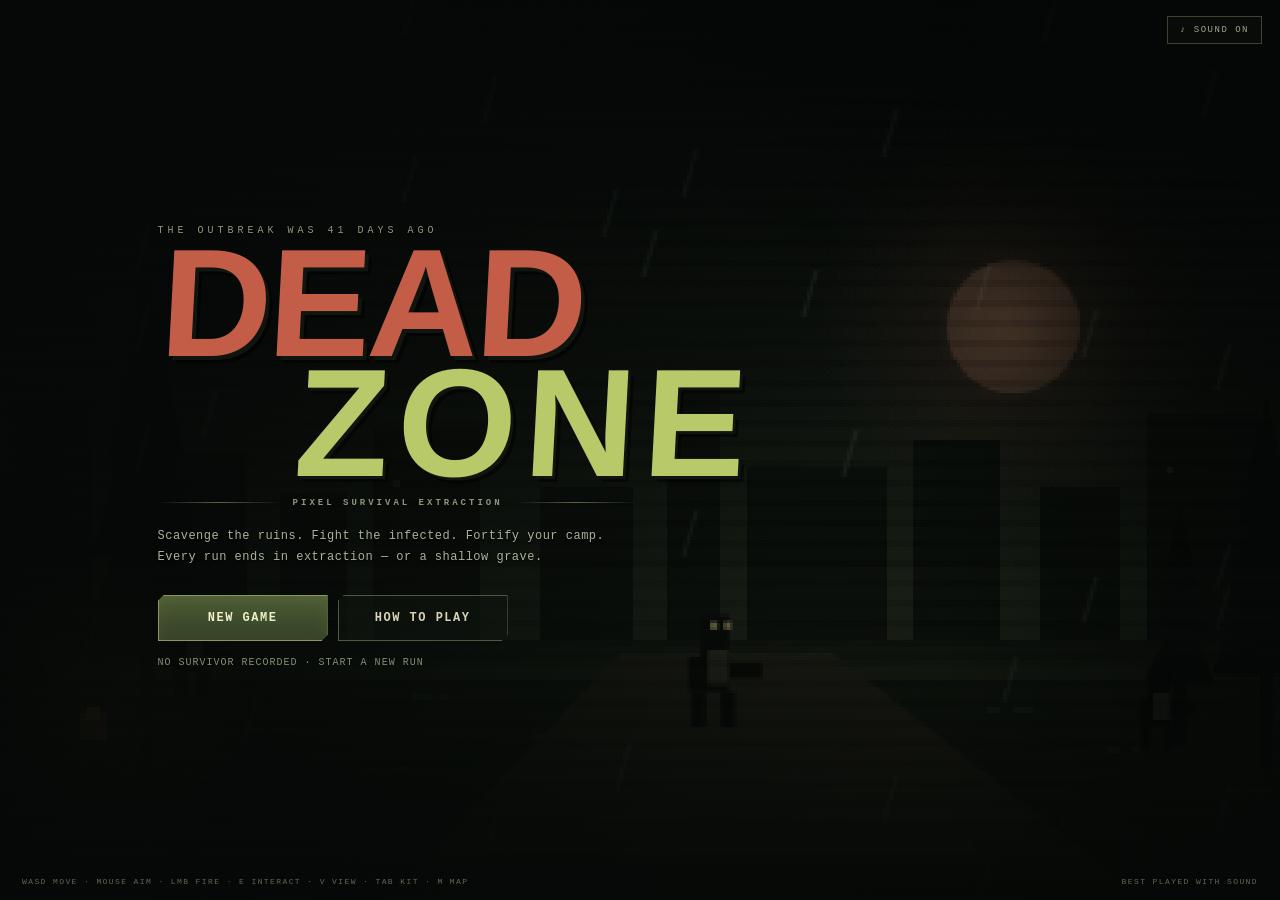
==== commit b3896198: "Add first-person view mode to Dead Zone" ====
--- a/dead-zone/index.html
+++ b/dead-zone/index.html
@@ -29,7 +29,7 @@
     </div>
     <button id="btn-title-sound" class="title-sound" aria-label="Toggle sound">♪ SOUND ON</button>
     <div class="title-footer">
-      <span>WASD MOVE · MOUSE AIM · LMB FIRE · E INTERACT · TAB KIT · M MAP</span>
+      <span>WASD MOVE · MOUSE AIM · LMB FIRE · E INTERACT · V VIEW · TAB KIT · M MAP</span>
       <span>BEST PLAYED WITH SOUND</span>
     </div>
   </section>
@@ -140,6 +140,7 @@
           <canvas id="minimap" width="150" height="150"></canvas>
           <div class="hud-kills">KILLS <b id="hud-kills">0</b></div>
           <div class="hud-map-actions">
+            <button id="btn-view" class="round-btn" title="Toggle first-person view (V)">ISO</button>
             <button id="btn-map" class="round-btn" title="Map (M)">MAP</button>
             <button id="btn-pause" class="round-btn" title="Pause (Esc)">Ⅱ</button>
           </div>
--- a/dead-zone/css/style.css
+++ b/dead-zone/css/style.css
@@ -115,6 +115,7 @@
   pointer-events: auto;
 }
 .round-btn:hover { border-color: var(--accent); color: var(--accent2); }
+.round-btn.active { border-color: #8fa35d; color: #e0e6b5; background: rgba(44, 58, 33, .85); }
 kbd {
   display: inline-flex;
   align-items: center;
@@ -457,6 +458,8 @@
 /* ================================ GAME ================================ */
 .game-screen { background: #080a08; }
 #game-canvas { display: block; width: 100%; height: 100%; touch-action: none; }
+.first-person #game-canvas { cursor: crosshair; }
+.first-person #game-canvas:active { cursor: none; }
 .hud { position: absolute; inset: 0; pointer-events: none; z-index: 10; }
 .hud button, .hud .hud-hotbar, .hud .hud-mapbox { pointer-events: auto; }
 .hud-top {
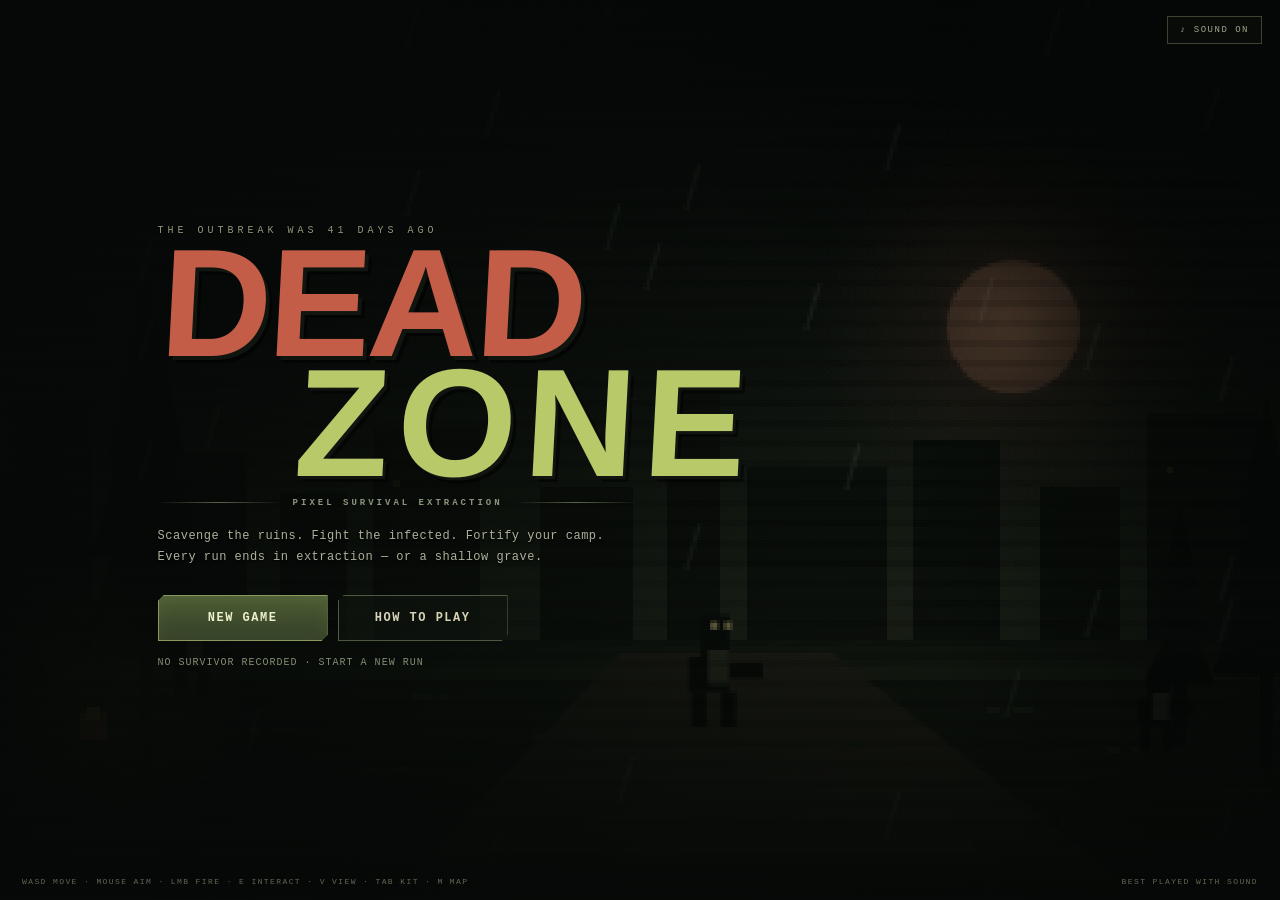
==== commit a09f0d28: "Fix mobile HUD layout and view toggle" ====
--- a/dead-zone/index.html
+++ b/dead-zone/index.html
@@ -140,7 +140,7 @@
           <canvas id="minimap" width="150" height="150"></canvas>
           <div class="hud-kills">KILLS <b id="hud-kills">0</b></div>
           <div class="hud-map-actions">
-            <button id="btn-view" class="round-btn" title="Toggle first-person view (V)">ISO</button>
+            <button id="btn-view" class="round-btn" title="Toggle first-person view (V)">VIEW</button>
             <button id="btn-map" class="round-btn" title="Map (M)">MAP</button>
             <button id="btn-pause" class="round-btn" title="Pause (Esc)">Ⅱ</button>
           </div>
--- a/dead-zone/css/style.css
+++ b/dead-zone/css/style.css
@@ -957,8 +957,11 @@
   .hud-mapbox { grid-template-columns: 70px; }
   #minimap { width: 70px; height: 70px; }
   .hud-kills { display: none; }
-  .hud-map-actions { flex-direction: row; grid-column: 1; }
-  .round-btn { width: 34px; height: 34px; font-size: 8px; }
+  .hud-map-actions {
+    display: grid; grid-template-columns: repeat(2, 33px); gap: 4px;
+    grid-column: 1; justify-self: start;
+  }
+  .round-btn { width: 33px; height: 33px; font-size: 7px; letter-spacing: 0; }
   .hud-weapon { width: 170px; padding: 7px 8px; bottom: calc(82px + var(--safe-bottom)); }
   .weapon-ammo b { font-size: 17px; }
   .weapon-head small { font-size: 8px; }
@@ -999,3 +1002,52 @@
   .panel-head { font-size: 9px; }
   .result-title { font-size: 34px; }
 }
+
+/* ============================ TOUCH HUD LAYOUT ============================ */
+@media (max-width: 720px), (pointer: coarse) {
+  body.touch-device .hud-top {
+    padding: calc(8px + var(--safe-top)) calc(9px + var(--safe-right)) 0 calc(9px + var(--safe-left));
+    gap: 8px;
+  }
+  body.touch-device .hud-vitals { width: min(210px, 54vw); padding: 6px 8px; }
+  body.touch-device .stat-row { margin: 2px 0; }
+  body.touch-device .stat-track { height: 6px; }
+  body.touch-device .hud-center {
+    position: absolute; left: 50%; top: calc(84px + var(--safe-top));
+    transform: translateX(-50%);
+  }
+  body.touch-device .hud-mapbox { grid-template-columns: 70px; gap: 8px; }
+  body.touch-device #minimap { width: 70px; height: 70px; }
+  body.touch-device .hud-kills { display: none; }
+  body.touch-device .hud-map-actions {
+    display: grid; grid-template-columns: repeat(2, 33px); gap: 4px;
+    grid-column: 1; justify-self: start;
+  }
+  body.touch-device .round-btn { width: 33px; height: 33px; font-size: 7px; letter-spacing: 0; }
+  body.touch-device #btn-view { font-size: 8px; }
+  body.touch-device .hud-weapon {
+    top: calc(132px + var(--safe-top)); left: calc(9px + var(--safe-left));
+    right: auto; bottom: auto; width: min(170px, 46vw); padding: 7px 8px;
+  }
+  body.touch-device .weapon-ammo b { font-size: 17px; }
+  body.touch-device .weapon-head small { font-size: 8px; }
+  body.touch-device .hud-prompt {
+    bottom: calc(200px + var(--safe-bottom));
+    min-width: 170px; max-width: 70vw; font-size: 8px;
+  }
+  body.touch-device .status-effects {
+    left: calc(9px + var(--safe-left)); bottom: calc(176px + var(--safe-bottom));
+    max-width: min(260px, 36vw);
+  }
+  body.touch-device .extraction-panel { top: calc(240px + var(--safe-top)); width: 76vw; }
+}
+
+@media (max-height: 560px) and (orientation: landscape) {
+  body.touch-device .hud-center { top: calc(8px + var(--safe-top)); }
+  body.touch-device .extraction-panel { top: calc(64px + var(--safe-top)); width: min(430px, 46vw); }
+  body.touch-device .hud-prompt {
+    bottom: calc(196px + var(--safe-bottom));
+    min-width: 150px; max-width: 40vw;
+  }
+  body.touch-device .hud-weapon { width: min(160px, 32vw); }
+}
